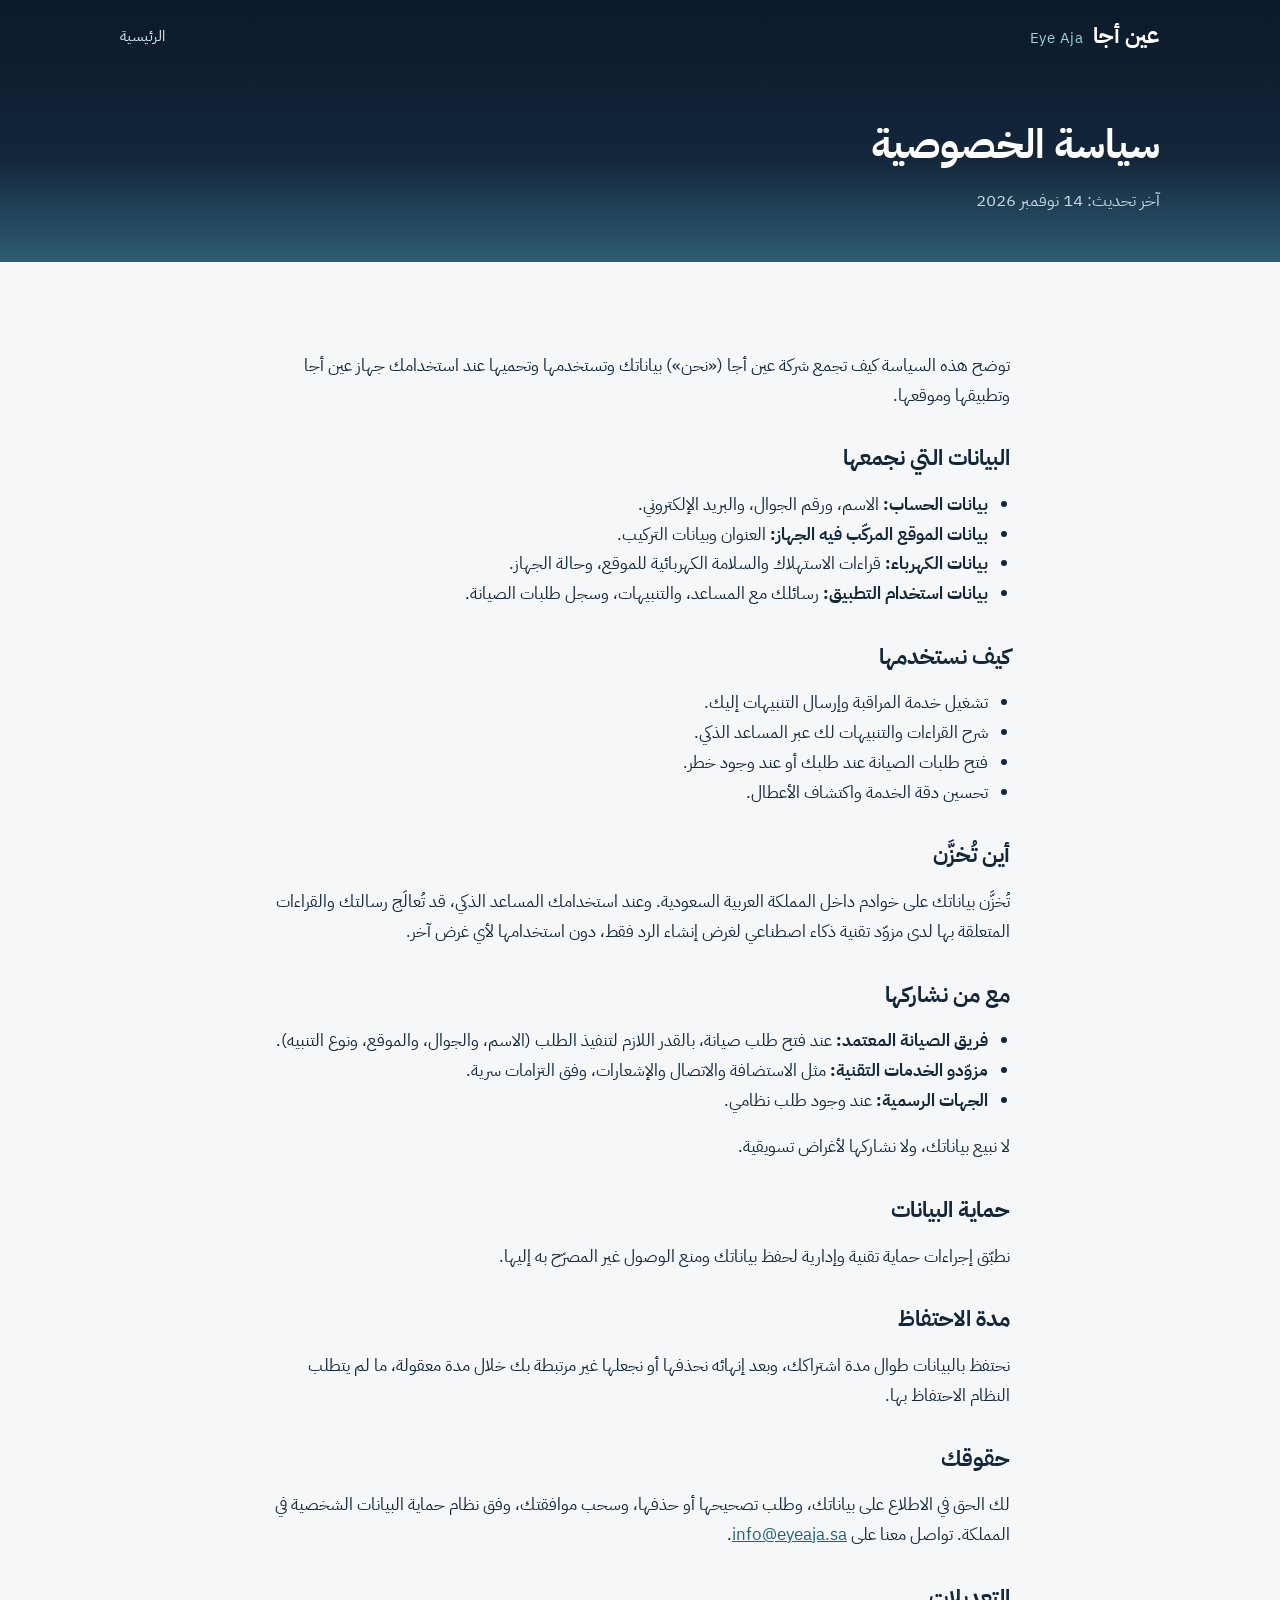
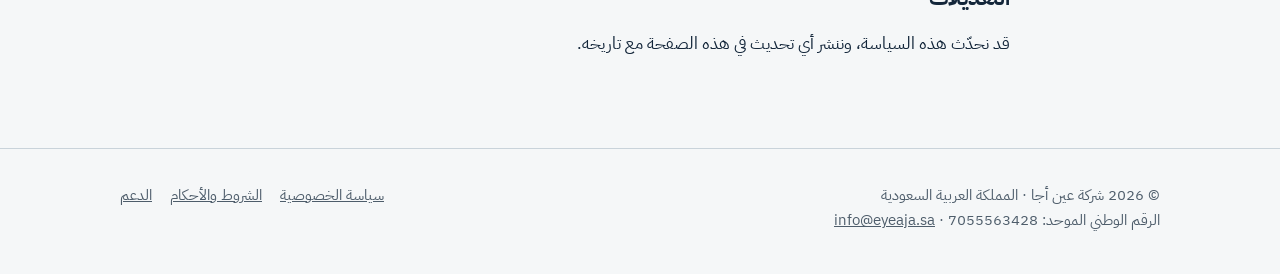
==== privacy.html @ 8eb7fa6c "eyeaja.sa website: landing page, privacy, terms, support Co-Authored-By: Claude Opus 5.5 <noreply@an" ====
<!doctype html>
<html lang="ar" dir="rtl"><head><meta charset="utf-8"><meta name="viewport" content="width=device-width,initial-scale=1">
<title>سياسة الخصوصية | عين أجا</title><meta name="theme-color" content="#13263A"><link rel="icon" href="favicon.svg" type="image/svg+xml">
<link rel="preconnect" href="https://fonts.googleapis.com"><link rel="preconnect" href="https://fonts.gstatic.com" crossorigin>
<link href="https://fonts.googleapis.com/css2?family=IBM+Plex+Sans+Arabic:wght@400;500;700&display=swap" rel="stylesheet">
<link rel="stylesheet" href="style.css"></head><body>
<header class="top"><div class="wrap"><a class="brand" href="./">عين أجا <small>Eye Aja</small></a><nav class="nav"><a class="cta-link" href="./">الرئيسية</a></nav></div></header>
<div class="page-head"><div class="wrap"><h1>سياسة الخصوصية</h1><p>آخر تحديث: 14 نوفمبر 2026</p></div></div>
<section><div class="wrap legal">
<p>توضح هذه السياسة كيف تجمع شركة عين أجا («نحن») بياناتك وتستخدمها وتحميها عند استخدامك جهاز عين أجا وتطبيقها وموقعها.</p>
<h2>البيانات التي نجمعها</h2>
<ul>
<li><b>بيانات الحساب:</b> الاسم، ورقم الجوال، والبريد الإلكتروني.</li>
<li><b>بيانات الموقع المركّب فيه الجهاز:</b> العنوان وبيانات التركيب.</li>
<li><b>بيانات الكهرباء:</b> قراءات الاستهلاك والسلامة الكهربائية للموقع، وحالة الجهاز.</li>
<li><b>بيانات استخدام التطبيق:</b> رسائلك مع المساعد، والتنبيهات، وسجل طلبات الصيانة.</li>
</ul>
<h2>كيف نستخدمها</h2>
<ul>
<li>تشغيل خدمة المراقبة وإرسال التنبيهات إليك.</li>
<li>شرح القراءات والتنبيهات لك عبر المساعد الذكي.</li>
<li>فتح طلبات الصيانة عند طلبك أو عند وجود خطر.</li>
<li>تحسين دقة الخدمة واكتشاف الأعطال.</li>
</ul>
<h2>أين تُخزَّن</h2>
<p>تُخزَّن بياناتك على خوادم داخل المملكة العربية السعودية. وعند استخدامك المساعد الذكي، قد تُعالَج رسالتك والقراءات المتعلقة بها لدى مزوّد تقنية ذكاء اصطناعي لغرض إنشاء الرد فقط، دون استخدامها لأي غرض آخر.</p>
<h2>مع من نشاركها</h2>
<ul>
<li><b>فريق الصيانة المعتمد:</b> عند فتح طلب صيانة، بالقدر اللازم لتنفيذ الطلب (الاسم، والجوال، والموقع، ونوع التنبيه).</li>
<li><b>مزوّدو الخدمات التقنية:</b> مثل الاستضافة والاتصال والإشعارات، وفق التزامات سرية.</li>
<li><b>الجهات الرسمية:</b> عند وجود طلب نظامي.</li>
</ul>
<p>لا نبيع بياناتك، ولا نشاركها لأغراض تسويقية.</p>
<h2>حماية البيانات</h2>
<p>نطبّق إجراءات حماية تقنية وإدارية لحفظ بياناتك ومنع الوصول غير المصرّح به إليها.</p>
<h2>مدة الاحتفاظ</h2>
<p>نحتفظ بالبيانات طوال مدة اشتراكك، وبعد إنهائه نحذفها أو نجعلها غير مرتبطة بك خلال مدة معقولة، ما لم يتطلب النظام الاحتفاظ بها.</p>
<h2>حقوقك</h2>
<p>لك الحق في الاطلاع على بياناتك، وطلب تصحيحها أو حذفها، وسحب موافقتك، وفق نظام حماية البيانات الشخصية في المملكة. تواصل معنا على <a href="mailto:info@eyeaja.sa">info@eyeaja.sa</a>.</p>
<h2>التعديلات</h2>
<p>قد نحدّث هذه السياسة، وننشر أي تحديث في هذه الصفحة مع تاريخه.</p>
</div></section>
<footer><div class="wrap"><div>© 2026 شركة عين أجا · المملكة العربية السعودية<br>الرقم الوطني الموحد: 7055563428 · <a href="mailto:info@eyeaja.sa">info@eyeaja.sa</a></div>
<nav><a href="privacy.html">سياسة الخصوصية</a><a href="terms.html">الشروط والأحكام</a><a href="support.html">الدعم</a></nav></div></footer></body></html>
---- style.css ----
:root{
  --surface:#F5F7F8;--card:#FFFFFF;--border:#C9D3DA;--ink:#13263A;--muted:#4E5D6B;
  --storm:#13263A;--rain:#2E7D92;--rain-ink:#1F6377;--aja:#8E4A2F;--aja-dark:#6E3822;--sky:#2E5C74;
  --danger:#B42318;--danger-bg:#FBE4E1;--alert:#9A4A00;--alert-bg:#FCEBD6;
  --radius:14px;--max:1080px;
}
@media (prefers-color-scheme:dark){
  :root{--surface:#0E1822;--card:#162432;--border:#2F4152;--ink:#EEF2F5;--muted:#A7B4BF;
  --rain:#3E93A8;--rain-ink:#7CC4D6;--aja:#C97A57;--danger:#F97066;--danger-bg:#3A1A17;--alert:#F5A35B;--alert-bg:#3A2614}
}
*{box-sizing:border-box}
html{scroll-behavior:smooth}
body{margin:0;background:var(--surface);color:var(--ink);font-family:"IBM Plex Sans Arabic",system-ui,-apple-system,"Segoe UI",sans-serif;line-height:1.75;font-size:17px;-webkit-font-smoothing:antialiased}
a{color:var(--rain-ink)}
img,svg{max-width:100%;display:block}
.wrap{max-width:var(--max);margin:0 auto;padding:0 20px}

/* header */
.top{position:absolute;inset:0 0 auto 0;z-index:5}
.top .wrap{display:flex;align-items:center;justify-content:space-between;height:72px}
.brand{display:flex;align-items:baseline;gap:10px;color:#fff;text-decoration:none;font-weight:700;font-size:22px}
.brand small{font-weight:400;font-size:15px;color:#9FD3E0;letter-spacing:.5px}
.nav{display:flex;gap:22px}
.nav a{color:#E3EAEF;text-decoration:none;font-size:15px}
.nav a:hover{color:#fff}
@media (max-width:640px){.nav a:not(.cta-link){display:none}}

/* hero */
.hero{position:relative;overflow:hidden;color:#fff;background:linear-gradient(180deg,#0B1A2A 0%,#13263A 45%,#2E5C74 100%);padding:150px 0 190px}
.hero .mount{position:absolute;inset:auto 0 0 0;width:100%;height:190px}
.hero h1{font-size:clamp(32px,5.2vw,56px);line-height:1.25;margin:0 0 18px;max-width:760px}
.hero p.lead{font-size:clamp(17px,2vw,20px);color:#D9E3EA;max-width:640px;margin:0 0 30px}
.badge{display:inline-block;border:1px solid rgba(255,255,255,.3);border-radius:999px;padding:4px 14px;font-size:14px;color:#BFE3EC;margin-bottom:18px}
.btn{display:inline-flex;align-items:center;gap:8px;background:var(--rain);color:#fff;text-decoration:none;font-weight:700;padding:13px 26px;border-radius:12px;border:0;font-size:17px;cursor:pointer;font-family:inherit}
.btn:hover{filter:brightness(1.08)}
.btn.ghost{background:transparent;border:1.5px solid rgba(255,255,255,.45)}
.btns{display:flex;gap:12px;flex-wrap:wrap}
.bolt{position:absolute;top:120px;left:12%;width:46px;opacity:.85}
@media (max-width:640px){.bolt{display:none}.hero{padding:120px 0 170px}}

/* sections */
section{padding:72px 0}
.kicker{color:var(--aja);font-weight:700;font-size:15px;letter-spacing:.3px;margin:0 0 6px}
h2{font-size:clamp(26px,3.4vw,36px);line-height:1.3;margin:0 0 14px}
.sub{color:var(--muted);max-width:680px;margin:0 0 36px}
.grid{display:grid;gap:18px}
.g3{grid-template-columns:repeat(auto-fit,minmax(250px,1fr))}
.g4{grid-template-columns:repeat(auto-fit,minmax(220px,1fr))}
.g2{grid-template-columns:repeat(auto-fit,minmax(300px,1fr))}
.card{background:var(--card);border:1px solid var(--border);border-radius:var(--radius);padding:24px}
.card h3{margin:12px 0 6px;font-size:20px}
.card p{margin:0;color:var(--muted)}
.ico{width:46px;height:46px;border-radius:12px;display:grid;place-items:center;background:color-mix(in srgb,var(--rain) 14%,transparent);color:var(--rain-ink)}
.ico svg{width:24px;height:24px}
.ico.warm{background:color-mix(in srgb,var(--aja) 14%,transparent);color:var(--aja)}

/* steps */
.steps{counter-reset:s;display:grid;gap:16px;grid-template-columns:repeat(auto-fit,minmax(220px,1fr))}
.step{position:relative;background:var(--card);border:1px solid var(--border);border-radius:var(--radius);padding:24px 24px 22px}
.step::before{counter-increment:s;content:counter(s,arabic-indic);display:grid;place-items:center;width:34px;height:34px;border-radius:9px;background:var(--storm);color:#fff;font-weight:700;margin-bottom:12px}
@media (prefers-color-scheme:dark){.step::before{background:var(--rain)}}
.step h3{margin:0 0 4px;font-size:18px}
.step p{margin:0;color:var(--muted);font-size:16px}

/* alerts demo */
.alerts{display:grid;gap:10px}
.alert{display:flex;gap:14px;align-items:flex-start;background:var(--card);border:1px solid var(--border);border-radius:12px;padding:14px 16px}
.chip{flex:none;font-size:13px;font-weight:700;border-radius:7px;padding:2px 10px;margin-top:3px}
.chip.d{background:var(--danger-bg);color:var(--danger)}
.chip.a{background:var(--alert-bg);color:var(--alert)}
.chip.i{background:color-mix(in srgb,var(--rain) 16%,transparent);color:var(--rain-ink)}
.alert b{display:block}
.alert span{color:var(--muted);font-size:15px}

/* band */
.band{background:var(--storm);color:#fff;border-radius:22px;padding:44px 36px;position:relative;overflow:hidden}
@media (prefers-color-scheme:dark){.band{background:#1E3A54}}
.band h2{color:#fff}
.band p{color:#D2DDE5;max-width:620px}
.band .mount{position:absolute;inset:auto 0 0 0;height:90px;width:100%;opacity:.55}
.band .inner{position:relative}

/* notice */
.note{border-inline-start:4px solid var(--aja);background:var(--card);border-radius:10px;padding:16px 18px;color:var(--muted);font-size:15.5px}

/* faq */
details{background:var(--card);border:1px solid var(--border);border-radius:12px;padding:4px 18px;margin-bottom:10px}
summary{cursor:pointer;font-weight:700;padding:12px 0;list-style:none}
summary::-webkit-details-marker{display:none}
summary::after{content:"+";float:left;color:var(--rain-ink);font-weight:400;font-size:22px;line-height:1}
details[open] summary::after{content:"–"}
details p{margin:0 0 14px;color:var(--muted)}

/* footer */
footer{border-top:1px solid var(--border);padding:34px 0 40px;color:var(--muted);font-size:14.5px}
footer .wrap{display:flex;flex-wrap:wrap;gap:16px 32px;justify-content:space-between}
footer a{color:var(--muted)}
footer nav{display:flex;gap:18px;flex-wrap:wrap}

/* legal pages */
.page-head{background:linear-gradient(180deg,#0B1A2A,#13263A 60%,#2E5C74);color:#fff;padding:110px 0 46px;position:relative;overflow:hidden}
.page-head h1{margin:0;font-size:clamp(28px,4vw,40px)}
.page-head p{margin:6px 0 0;color:#C9D6DF}
.legal{max-width:780px}
.legal h2{font-size:22px;margin:34px 0 8px}
.legal p,.legal li{color:var(--ink)}
.legal ul{padding-inline-start:22px}

.hero h1.hero-name{font-size:clamp(48px,8vw,92px);line-height:1.1;margin:0 0 10px;letter-spacing:-.5px}
.hero h1.hero-name span{display:block;font-size:.32em;font-weight:500;color:#9FD3E0;letter-spacing:2px;margin-top:6px}
.hero .tagline{font-size:clamp(24px,3.4vw,36px);font-weight:700;color:#fff;margin:0 0 14px;line-height:1.35}
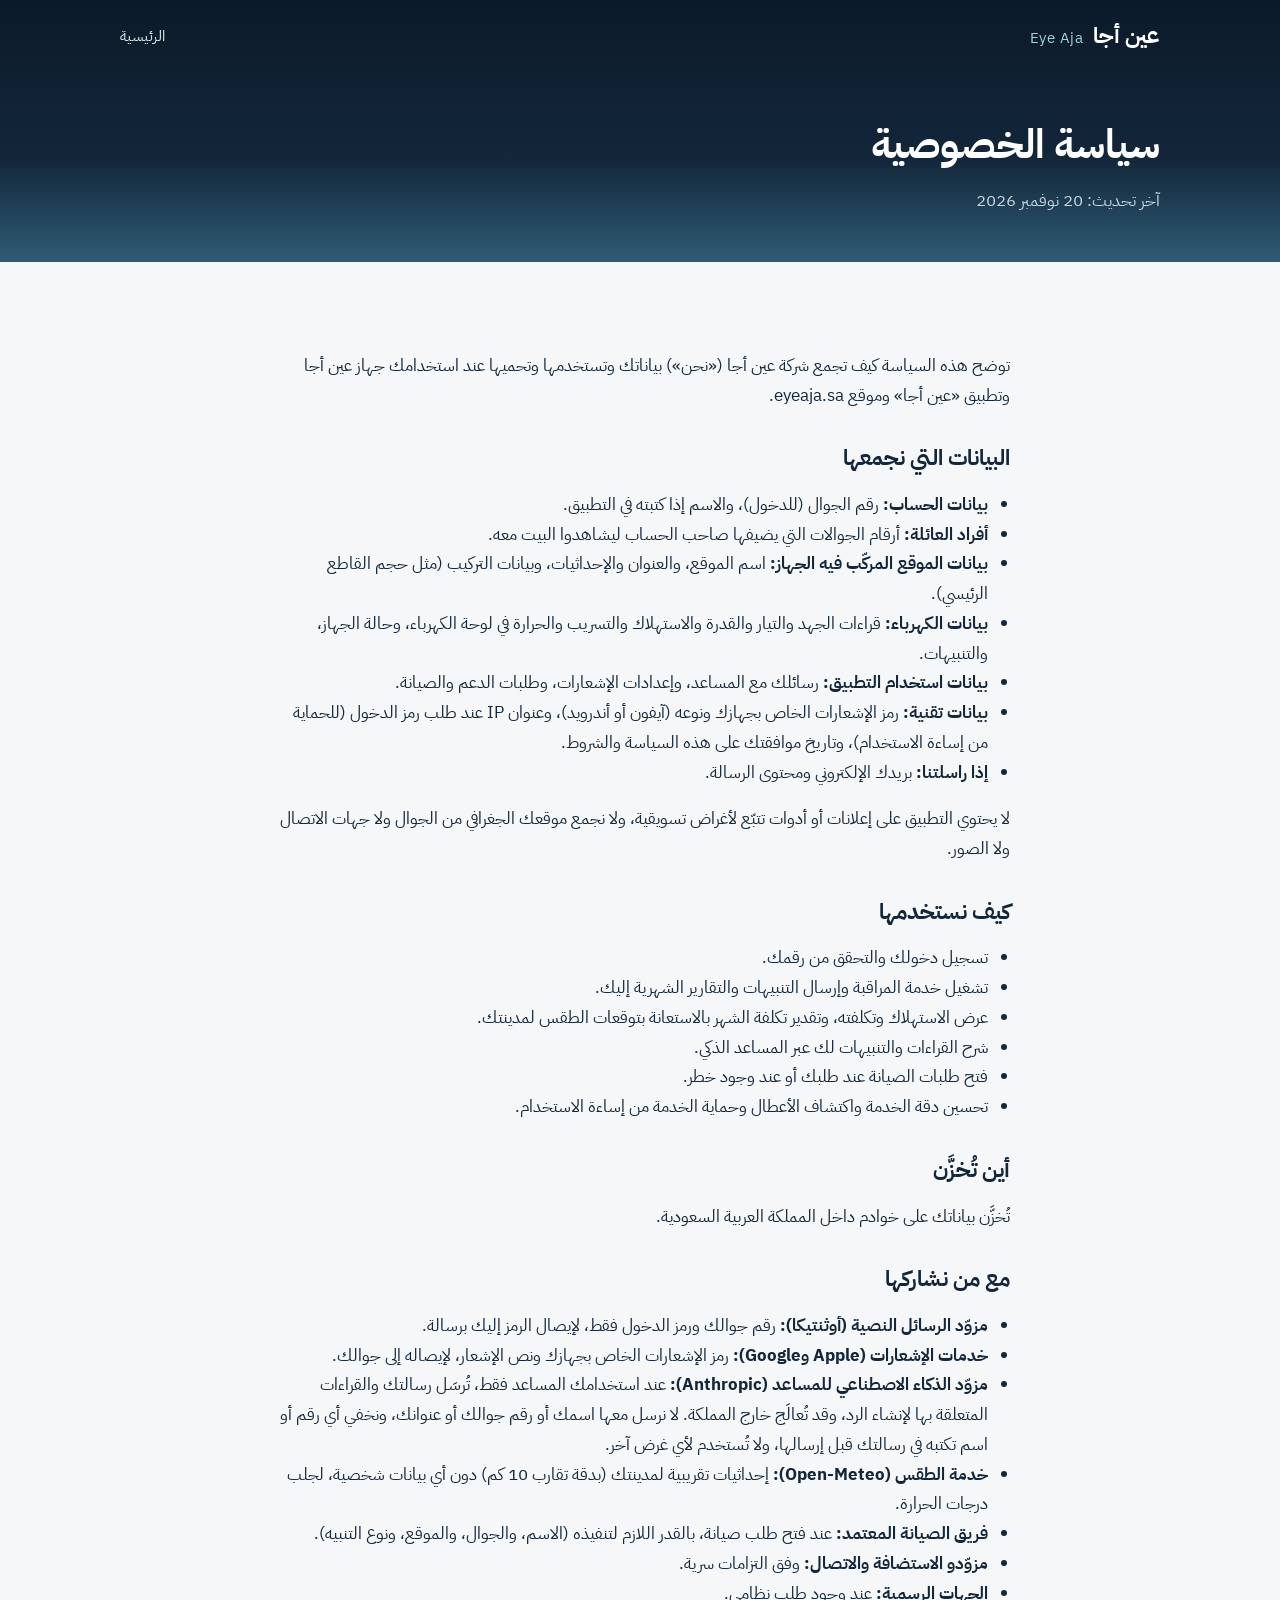
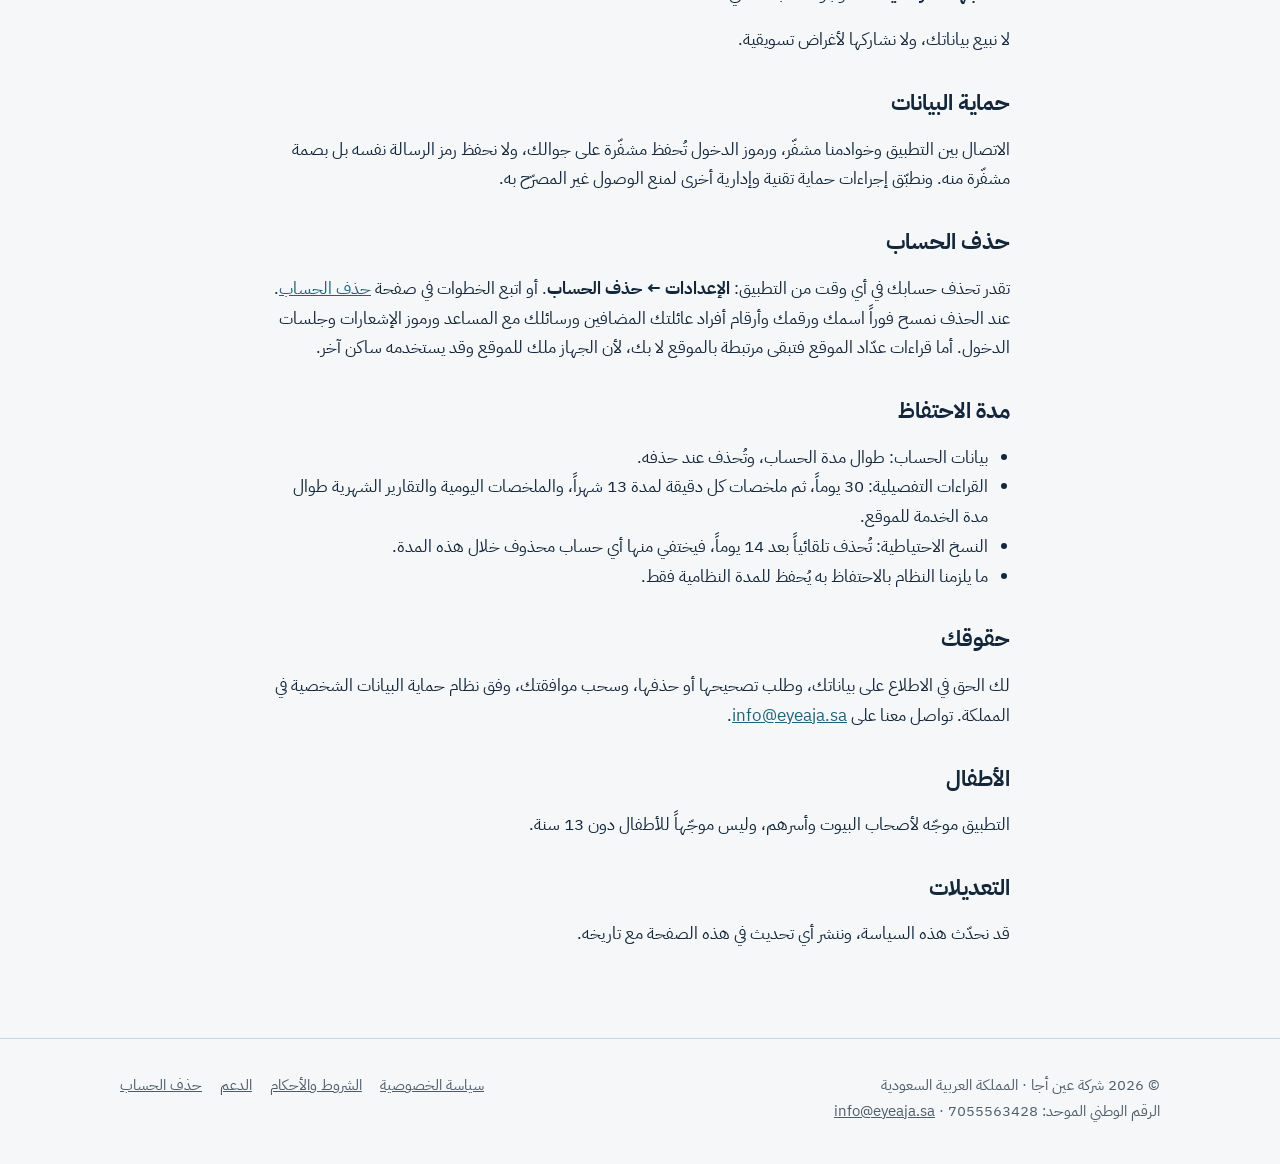
==== commit e1d9ca15: "Delete-account page and privacy policy update for the app stores - delete-account.html (Arabic + Eng" ====
--- a/privacy.html
+++ b/privacy.html
@@ -5,40 +5,59 @@
 <link href="https://fonts.googleapis.com/css2?family=IBM+Plex+Sans+Arabic:wght@400;500;700&display=swap" rel="stylesheet">
 <link rel="stylesheet" href="style.css"></head><body>
 <header class="top"><div class="wrap"><a class="brand" href="./">عين أجا <small>Eye Aja</small></a><nav class="nav"><a class="cta-link" href="./">الرئيسية</a></nav></div></header>
-<div class="page-head"><div class="wrap"><h1>سياسة الخصوصية</h1><p>آخر تحديث: 14 نوفمبر 2026</p></div></div>
+<div class="page-head"><div class="wrap"><h1>سياسة الخصوصية</h1><p>آخر تحديث: 20 نوفمبر 2026</p></div></div>
 <section><div class="wrap legal">
-<p>توضح هذه السياسة كيف تجمع شركة عين أجا («نحن») بياناتك وتستخدمها وتحميها عند استخدامك جهاز عين أجا وتطبيقها وموقعها.</p>
+<p>توضح هذه السياسة كيف تجمع شركة عين أجا («نحن») بياناتك وتستخدمها وتحميها عند استخدامك جهاز عين أجا وتطبيق «عين أجا» وموقع eyeaja.sa.</p>
 <h2>البيانات التي نجمعها</h2>
 <ul>
-<li><b>بيانات الحساب:</b> الاسم، ورقم الجوال، والبريد الإلكتروني.</li>
-<li><b>بيانات الموقع المركّب فيه الجهاز:</b> العنوان وبيانات التركيب.</li>
-<li><b>بيانات الكهرباء:</b> قراءات الاستهلاك والسلامة الكهربائية للموقع، وحالة الجهاز.</li>
-<li><b>بيانات استخدام التطبيق:</b> رسائلك مع المساعد، والتنبيهات، وسجل طلبات الصيانة.</li>
+<li><b>بيانات الحساب:</b> رقم الجوال (للدخول)، والاسم إذا كتبته في التطبيق.</li>
+<li><b>أفراد العائلة:</b> أرقام الجوالات التي يضيفها صاحب الحساب ليشاهدوا البيت معه.</li>
+<li><b>بيانات الموقع المركّب فيه الجهاز:</b> اسم الموقع، والعنوان والإحداثيات، وبيانات التركيب (مثل حجم القاطع الرئيسي).</li>
+<li><b>بيانات الكهرباء:</b> قراءات الجهد والتيار والقدرة والاستهلاك والتسريب والحرارة في لوحة الكهرباء، وحالة الجهاز، والتنبيهات.</li>
+<li><b>بيانات استخدام التطبيق:</b> رسائلك مع المساعد، وإعدادات الإشعارات، وطلبات الدعم والصيانة.</li>
+<li><b>بيانات تقنية:</b> رمز الإشعارات الخاص بجهازك ونوعه (آيفون أو أندرويد)، وعنوان IP عند طلب رمز الدخول (للحماية من إساءة الاستخدام)، وتاريخ موافقتك على هذه السياسة والشروط.</li>
+<li><b>إذا راسلتنا:</b> بريدك الإلكتروني ومحتوى الرسالة.</li>
 </ul>
+<p>لا يحتوي التطبيق على إعلانات أو أدوات تتبّع لأغراض تسويقية، ولا نجمع موقعك الجغرافي من الجوال ولا جهات الاتصال ولا الصور.</p>
 <h2>كيف نستخدمها</h2>
 <ul>
-<li>تشغيل خدمة المراقبة وإرسال التنبيهات إليك.</li>
+<li>تسجيل دخولك والتحقق من رقمك.</li>
+<li>تشغيل خدمة المراقبة وإرسال التنبيهات والتقارير الشهرية إليك.</li>
+<li>عرض الاستهلاك وتكلفته، وتقدير تكلفة الشهر بالاستعانة بتوقعات الطقس لمدينتك.</li>
 <li>شرح القراءات والتنبيهات لك عبر المساعد الذكي.</li>
 <li>فتح طلبات الصيانة عند طلبك أو عند وجود خطر.</li>
-<li>تحسين دقة الخدمة واكتشاف الأعطال.</li>
+<li>تحسين دقة الخدمة واكتشاف الأعطال وحماية الخدمة من إساءة الاستخدام.</li>
 </ul>
 <h2>أين تُخزَّن</h2>
-<p>تُخزَّن بياناتك على خوادم داخل المملكة العربية السعودية. وعند استخدامك المساعد الذكي، قد تُعالَج رسالتك والقراءات المتعلقة بها لدى مزوّد تقنية ذكاء اصطناعي لغرض إنشاء الرد فقط، دون استخدامها لأي غرض آخر.</p>
+<p>تُخزَّن بياناتك على خوادم داخل المملكة العربية السعودية.</p>
 <h2>مع من نشاركها</h2>
 <ul>
-<li><b>فريق الصيانة المعتمد:</b> عند فتح طلب صيانة، بالقدر اللازم لتنفيذ الطلب (الاسم، والجوال، والموقع، ونوع التنبيه).</li>
-<li><b>مزوّدو الخدمات التقنية:</b> مثل الاستضافة والاتصال والإشعارات، وفق التزامات سرية.</li>
+<li><b>مزوّد الرسائل النصية (أوثنتيكا):</b> رقم جوالك ورمز الدخول فقط، لإيصال الرمز إليك برسالة.</li>
+<li><b>خدمات الإشعارات (Apple وGoogle):</b> رمز الإشعارات الخاص بجهازك ونص الإشعار، لإيصاله إلى جوالك.</li>
+<li><b>مزوّد الذكاء الاصطناعي للمساعد (Anthropic):</b> عند استخدامك المساعد فقط، تُرسَل رسالتك والقراءات المتعلقة بها لإنشاء الرد، وقد تُعالَج خارج المملكة. لا نرسل معها اسمك أو رقم جوالك أو عنوانك، ونخفي أي رقم أو اسم تكتبه في رسالتك قبل إرسالها، ولا تُستخدم لأي غرض آخر.</li>
+<li><b>خدمة الطقس (Open-Meteo):</b> إحداثيات تقريبية لمدينتك (بدقة تقارب 10 كم) دون أي بيانات شخصية، لجلب درجات الحرارة.</li>
+<li><b>فريق الصيانة المعتمد:</b> عند فتح طلب صيانة، بالقدر اللازم لتنفيذه (الاسم، والجوال، والموقع، ونوع التنبيه).</li>
+<li><b>مزوّدو الاستضافة والاتصال:</b> وفق التزامات سرية.</li>
 <li><b>الجهات الرسمية:</b> عند وجود طلب نظامي.</li>
 </ul>
 <p>لا نبيع بياناتك، ولا نشاركها لأغراض تسويقية.</p>
 <h2>حماية البيانات</h2>
-<p>نطبّق إجراءات حماية تقنية وإدارية لحفظ بياناتك ومنع الوصول غير المصرّح به إليها.</p>
+<p>الاتصال بين التطبيق وخوادمنا مشفّر، ورموز الدخول تُحفظ مشفّرة على جوالك، ولا نحفظ رمز الرسالة نفسه بل بصمة مشفّرة منه. ونطبّق إجراءات حماية تقنية وإدارية أخرى لمنع الوصول غير المصرّح به.</p>
+<h2>حذف الحساب</h2>
+<p>تقدر تحذف حسابك في أي وقت من التطبيق: <b>الإعدادات ← حذف الحساب</b>. أو اتبع الخطوات في صفحة <a href="delete-account.html">حذف الحساب</a>. عند الحذف نمسح فوراً اسمك ورقمك وأرقام أفراد عائلتك المضافين ورسائلك مع المساعد ورموز الإشعارات وجلسات الدخول. أما قراءات عدّاد الموقع فتبقى مرتبطة بالموقع لا بك، لأن الجهاز ملك للموقع وقد يستخدمه ساكن آخر.</p>
 <h2>مدة الاحتفاظ</h2>
-<p>نحتفظ بالبيانات طوال مدة اشتراكك، وبعد إنهائه نحذفها أو نجعلها غير مرتبطة بك خلال مدة معقولة، ما لم يتطلب النظام الاحتفاظ بها.</p>
+<ul>
+<li>بيانات الحساب: طوال مدة الحساب، وتُحذف عند حذفه.</li>
+<li>القراءات التفصيلية: 30 يوماً، ثم ملخصات كل دقيقة لمدة 13 شهراً، والملخصات اليومية والتقارير الشهرية طوال مدة الخدمة للموقع.</li>
+<li>النسخ الاحتياطية: تُحذف تلقائياً بعد 14 يوماً، فيختفي منها أي حساب محذوف خلال هذه المدة.</li>
+<li>ما يلزمنا النظام بالاحتفاظ به يُحفظ للمدة النظامية فقط.</li>
+</ul>
 <h2>حقوقك</h2>
 <p>لك الحق في الاطلاع على بياناتك، وطلب تصحيحها أو حذفها، وسحب موافقتك، وفق نظام حماية البيانات الشخصية في المملكة. تواصل معنا على <a href="mailto:info@eyeaja.sa">info@eyeaja.sa</a>.</p>
+<h2>الأطفال</h2>
+<p>التطبيق موجّه لأصحاب البيوت وأسرهم، وليس موجّهاً للأطفال دون 13 سنة.</p>
 <h2>التعديلات</h2>
 <p>قد نحدّث هذه السياسة، وننشر أي تحديث في هذه الصفحة مع تاريخه.</p>
 </div></section>
 <footer><div class="wrap"><div>© 2026 شركة عين أجا · المملكة العربية السعودية<br>الرقم الوطني الموحد: 7055563428 · <a href="mailto:info@eyeaja.sa">info@eyeaja.sa</a></div>
-<nav><a href="privacy.html">سياسة الخصوصية</a><a href="terms.html">الشروط والأحكام</a><a href="support.html">الدعم</a></nav></div></footer></body></html>+<nav><a href="privacy.html">سياسة الخصوصية</a><a href="terms.html">الشروط والأحكام</a><a href="support.html">الدعم</a><a href="delete-account.html">حذف الحساب</a></nav></div></footer></body></html>
